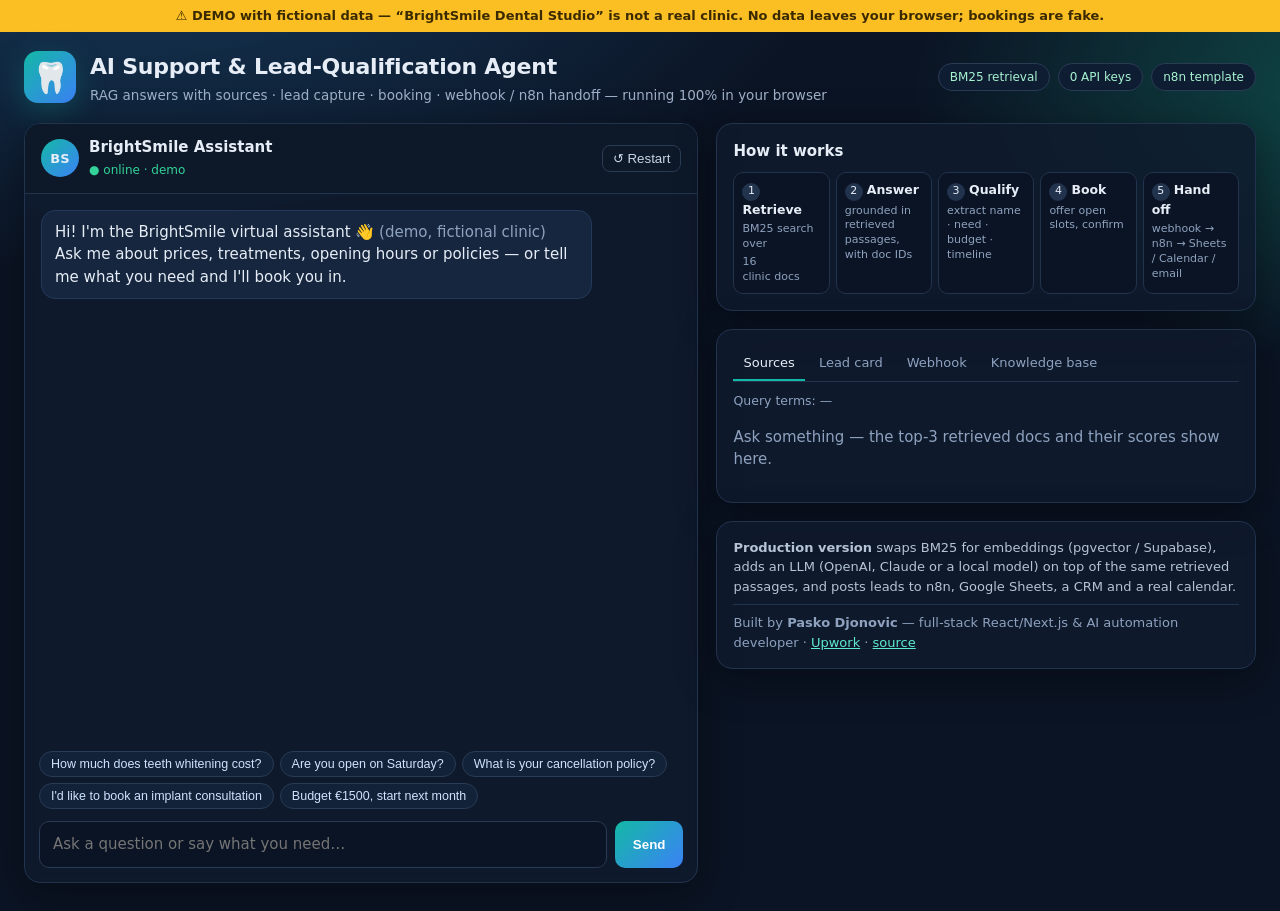
==== index.html @ 34afa78c "AI support & lead-qualification agent demo (fictional data)" ====
<!doctype html>
<html lang="en"><head>
<meta charset="utf-8"><meta name="viewport" content="width=device-width,initial-scale=1">
<title>AI Support & Lead-Qualification Agent — Live Demo (RAG + booking + n8n handoff)</title>
<meta name="description" content="Live demo of a RAG customer-support agent that answers from a knowledge base with citations, qualifies leads, books appointments and hands off to n8n. Fictional data. Built by Pasko Djonovic.">
<link rel="stylesheet" href="style.css">
<link rel="icon" href="data:image/svg+xml,<svg xmlns='http://www.w3.org/2000/svg' viewBox='0 0 100 100'><text y='.9em' font-size='90'>🦷</text></svg>">
</head><body>
<div class="demo-banner">⚠️ DEMO with fictional data — “BrightSmile Dental Studio” is not a real clinic. No data leaves your browser; bookings are fake.</div>
<header class="top">
  <div class="brand"><div class="logo">🦷</div><div><h1>AI Support &amp; Lead-Qualification Agent</h1>
  <p>RAG answers with sources · lead capture · booking · webhook / n8n handoff — running 100% in your browser</p></div></div>
  <div class="hdr-r"><span class="pill">BM25 retrieval</span><span class="pill">0 API keys</span><span class="pill">n8n template</span></div>
</header>
<main class="grid">
  <section class="card chatcard">
    <div class="chathead"><div class="avatar">BS</div><div><b>BrightSmile Assistant</b><span class="online">● online · demo</span></div>
      <button id="reset" class="ghost" title="Restart">↺ Restart</button></div>
    <div id="chat" class="chat"></div>
    <div class="chips">
      <button class="chip">How much does teeth whitening cost?</button>
      <button class="chip">Are you open on Saturday?</button>
      <button class="chip">What is your cancellation policy?</button>
      <button class="chip" data-q="Hi, I'm Ana Petrovic, I'd like to book an implant consultation">I'd like to book an implant consultation</button>
      <button class="chip" data-q="My budget is around €1500 and I want to start next month">Budget €1500, start next month</button>
    </div>
    <form id="form" class="composer"><input id="msg" autocomplete="off" placeholder="Ask a question or say what you need…"><button type="submit">Send</button></form>
  </section>
  <section class="side">
    <div class="card">
      <h3>How it works</h3>
      <ol class="pipe">
        <li data-step="1"><b>Retrieve</b><span>BM25 search over <span id="kbcount"></span> clinic docs</span></li>
        <li data-step="2"><b>Answer</b><span>grounded in retrieved passages, with doc IDs</span></li>
        <li data-step="3"><b>Qualify</b><span>extract name · need · budget · timeline</span></li>
        <li data-step="4"><b>Book</b><span>offer open slots, confirm</span></li>
        <li data-step="5"><b>Hand off</b><span>webhook → n8n → Sheets / Calendar / email</span></li>
      </ol>
    </div>
    <div class="card">
      <div class="tabs"><button class="tab on" data-tab="sources">Sources</button><button class="tab" data-tab="lead">Lead card</button><button class="tab" data-tab="handoff">Webhook</button><button class="tab" data-tab="kb">Knowledge base</button></div>
      <div id="pane-sources" class="pane on"><div class="muted small">Query terms: <span id="terms">—</span></div><div id="sources"><p class="muted">Ask something — the top-3 retrieved docs and their scores show here.</p></div></div>
      <div id="pane-lead" class="pane"><div class="leadtop"><span id="leadcount"></span><span id="leadbadge" class="badge">—</span></div>
        <div class="prog"><i id="leadprog"></i></div><pre id="leadjson" class="json"></pre></div>
      <div id="pane-handoff" class="pane"><div id="webhookcard"><pre id="webhook" class="json">Waiting for a confirmed booking…
When it happens, the payload that would be POSTed to an n8n Webhook node appears here.</pre></div>
        <p class="small muted">Importable n8n template: <a href="n8n-workflow-template.json" download>n8n-workflow-template.json</a> (Webhook → retrieval → LLM → Google Sheets → Calendar booking).</p></div>
      <div id="pane-kb" class="pane"><ul id="kblist" class="kblist"></ul></div>
    </div>
    <div class="card about"><b>Production version</b> swaps BM25 for embeddings (pgvector / Supabase), adds an LLM (OpenAI, Claude or a local model) on top of the same retrieved passages, and posts leads to n8n, Google Sheets, a CRM and a real calendar.
      <div class="by">Built by <b>Pasko Djonovic</b> — full-stack React/Next.js &amp; AI automation developer · <a href="https://www.upwork.com/freelancers/paskodjonovic" target="_blank" rel="noopener">Upwork</a> · <a href="https://github.com/djonovic/ai-support-agent-demo" id="repolink" target="_blank" rel="noopener">source</a></div></div>
  </section>
</main>
<script src="kb.js"></script><script src="rag.js"></script><script src="app.js"></script>
</body></html>
---- style.css ----
*{box-sizing:border-box}html,body{margin:0}
body{font:15px/1.5 Inter,ui-sans-serif,system-ui,-apple-system,"Segoe UI",Roboto,sans-serif;background:radial-gradient(1200px 600px at 10% -10%,#163a5c 0,transparent 60%),radial-gradient(900px 500px at 110% 10%,#0f4d4a 0,transparent 55%),#0b1424;color:#e6edf6;min-height:100vh}
a{color:#5eead4}
.demo-banner{background:#fbbf24;color:#3b2a00;text-align:center;font-weight:600;font-size:13px;padding:6px 10px}
.top{display:flex;justify-content:space-between;align-items:center;gap:16px;max-width:1360px;margin:0 auto;padding:18px 24px 6px;flex-wrap:wrap}
.brand{display:flex;gap:14px;align-items:center}.logo{font-size:30px;background:linear-gradient(135deg,#14b8a6,#3b82f6);width:52px;height:52px;border-radius:14px;display:grid;place-items:center;box-shadow:0 8px 30px #14b8a640}
h1{font-size:22px;margin:0;letter-spacing:-.01em}.top p{margin:2px 0 0;color:#9fb0c8;font-size:13.5px}
.hdr-r{display:flex;gap:8px;flex-wrap:wrap}.pill{border:1px solid #2a3b55;background:#0f1d33;border-radius:999px;padding:4px 11px;font-size:12px;color:#a7f3d0}
.grid{display:grid;grid-template-columns:minmax(0,1.25fr) minmax(0,1fr);gap:18px;max-width:1360px;margin:0 auto;padding:12px 24px 28px}
@media(max-width:900px){.grid{grid-template-columns:1fr}}
.card{background:#0f1b2ecc;border:1px solid #22334d;border-radius:16px;padding:16px;box-shadow:0 10px 40px #0006;backdrop-filter:blur(6px)}
.side{display:flex;flex-direction:column;gap:18px;min-width:0}
.chatcard{display:flex;flex-direction:column;height:calc(100vh - 140px);min-height:620px;padding:0;overflow:hidden}
.chathead{display:flex;align-items:center;gap:10px;padding:12px 16px;border-bottom:1px solid #22334d;background:#0d1829}
.chathead b{display:block}.online{font-size:12px;color:#34d399}
.avatar{width:38px;height:38px;border-radius:50%;background:linear-gradient(135deg,#14b8a6,#3b82f6);display:grid;place-items:center;font-weight:700;font-size:13px}
.ghost{margin-left:auto;background:transparent;border:1px solid #2a3b55;color:#cbd5e1;border-radius:8px;padding:5px 10px;cursor:pointer}
.chat{flex:1;overflow-y:auto;padding:16px;display:flex;flex-direction:column;gap:10px}
.msg{display:flex;flex-direction:column;max-width:86%}.msg.user{align-self:flex-end;align-items:flex-end}
.bubble{padding:10px 13px;border-radius:14px;background:#16263f;border:1px solid #24395a}
.msg.user .bubble{background:linear-gradient(135deg,#0d9488,#2563eb);border:0}
.muted{color:#8ea2bf}.small{font-size:12.5px}
.cite{display:inline-block;font:600 11px ui-monospace,monospace;background:#134e4a;color:#99f6e4;border:1px solid #14b8a6;border-radius:6px;padding:0 5px;margin-left:2px;cursor:pointer;vertical-align:1px}
code{font:12px ui-monospace,monospace;background:#0b1424;padding:1px 5px;border-radius:5px}
.chips{display:flex;gap:6px;flex-wrap:wrap;padding:8px 14px 0}
.chip{background:#122238;border:1px solid #2a3b55;color:#cfe3ff;border-radius:999px;padding:5px 11px;font-size:12.5px;cursor:pointer}.chip:hover{border-color:#14b8a6}
.composer{display:flex;gap:8px;padding:12px 14px 14px}
.composer input{flex:1;background:#0b1424;border:1px solid #2a3b55;border-radius:10px;padding:11px 13px;color:#e6edf6;font:inherit;outline:none}.composer input:focus{border-color:#14b8a6}
.composer button{background:linear-gradient(135deg,#14b8a6,#3b82f6);border:0;color:#fff;font-weight:600;border-radius:10px;padding:0 18px;cursor:pointer}
.slots{display:grid;grid-template-columns:repeat(3,1fr);gap:6px;margin-top:8px}
.slot{background:#0b1424;border:1px solid #2a3b55;color:#e6edf6;border-radius:9px;padding:7px 6px;font-size:12.5px;cursor:pointer}.slot:hover:not(:disabled){border-color:#14b8a6}
.slot:disabled{opacity:.45;cursor:default}.slot.picked{opacity:1;border-color:#34d399;background:#064e3b}
h3{margin:0 0 10px;font-size:15px}
.pipe{list-style:none;margin:0;padding:0;display:grid;grid-template-columns:repeat(5,1fr);gap:6px;counter-reset:s}
.pipe li{counter-increment:s;background:#0b1424;border:1px solid #22334d;border-radius:10px;padding:8px;font-size:12px;position:relative;transition:.25s}
.pipe li::before{content:counter(s);display:inline-grid;place-items:center;width:18px;height:18px;border-radius:50%;background:#22334d;font-size:11px;margin-right:4px}
.pipe li b{font-size:12.5px}.pipe li span{display:block;color:#8ea2bf;font-size:11px;margin-top:3px;line-height:1.35}
.pipe li.done{border-color:#14b8a680}.pipe li.done::before{background:#0d9488}
.pipe li.active{border-color:#5eead4;box-shadow:0 0 0 2px #14b8a640;background:#0f2a2c}
.tabs{display:flex;gap:4px;margin-bottom:10px;border-bottom:1px solid #22334d}
.tab{background:none;border:0;color:#8ea2bf;padding:7px 10px;cursor:pointer;font:inherit;font-size:13px;border-bottom:2px solid transparent}.tab.on{color:#e6edf6;border-color:#14b8a6}
.pane{display:none;max-height:360px;overflow:auto}.pane.on{display:block}
.src{border:1px solid #22334d;border-radius:10px;padding:9px 11px;margin-top:8px;background:#0b1424}.src.top{border-color:#14b8a6}
.srch{font-size:13px;font-weight:600;display:flex;gap:6px;align-items:center}.sc{margin-left:auto;font:11px ui-monospace,monospace;color:#8ea2bf}
.kid{font:600 11px ui-monospace,monospace;color:#5eead4}
.bar{height:4px;background:#16263f;border-radius:4px;margin:6px 0}.bar i{display:block;height:100%;background:linear-gradient(90deg,#14b8a6,#3b82f6);border-radius:4px}
.srct{font-size:12.5px;color:#b6c4d8}
.json{background:#08111f;border:1px solid #22334d;border-radius:10px;padding:10px;font:12px/1.45 ui-monospace,SFMono-Regular,Menlo,monospace;color:#a7f3d0;white-space:pre-wrap;margin:8px 0 0}
.leadtop{display:flex;justify-content:space-between;align-items:center;font-size:13px}
.badge{font:700 11px ui-monospace,monospace;padding:2px 8px;border-radius:6px;background:#22334d}.badge.hot{background:#b91c1c}.badge.warm{background:#b45309}.badge.cold{background:#1d4ed8}
.prog{height:6px;background:#16263f;border-radius:6px;margin-top:6px}.prog i{display:block;height:100%;width:0;background:linear-gradient(90deg,#14b8a6,#3b82f6);border-radius:6px;transition:.4s}
.flash .json{animation:fl 1.2s}@keyframes fl{0%{border-color:#5eead4;box-shadow:0 0 0 3px #14b8a660}100%{}}
.kblist{list-style:none;padding:0;margin:0;columns:2;font-size:12.5px}.kblist li{padding:3px 0;break-inside:avoid}
.about{font-size:13px;color:#b6c4d8}.by{margin-top:8px;padding-top:8px;border-top:1px solid #22334d;color:#8ea2bf}
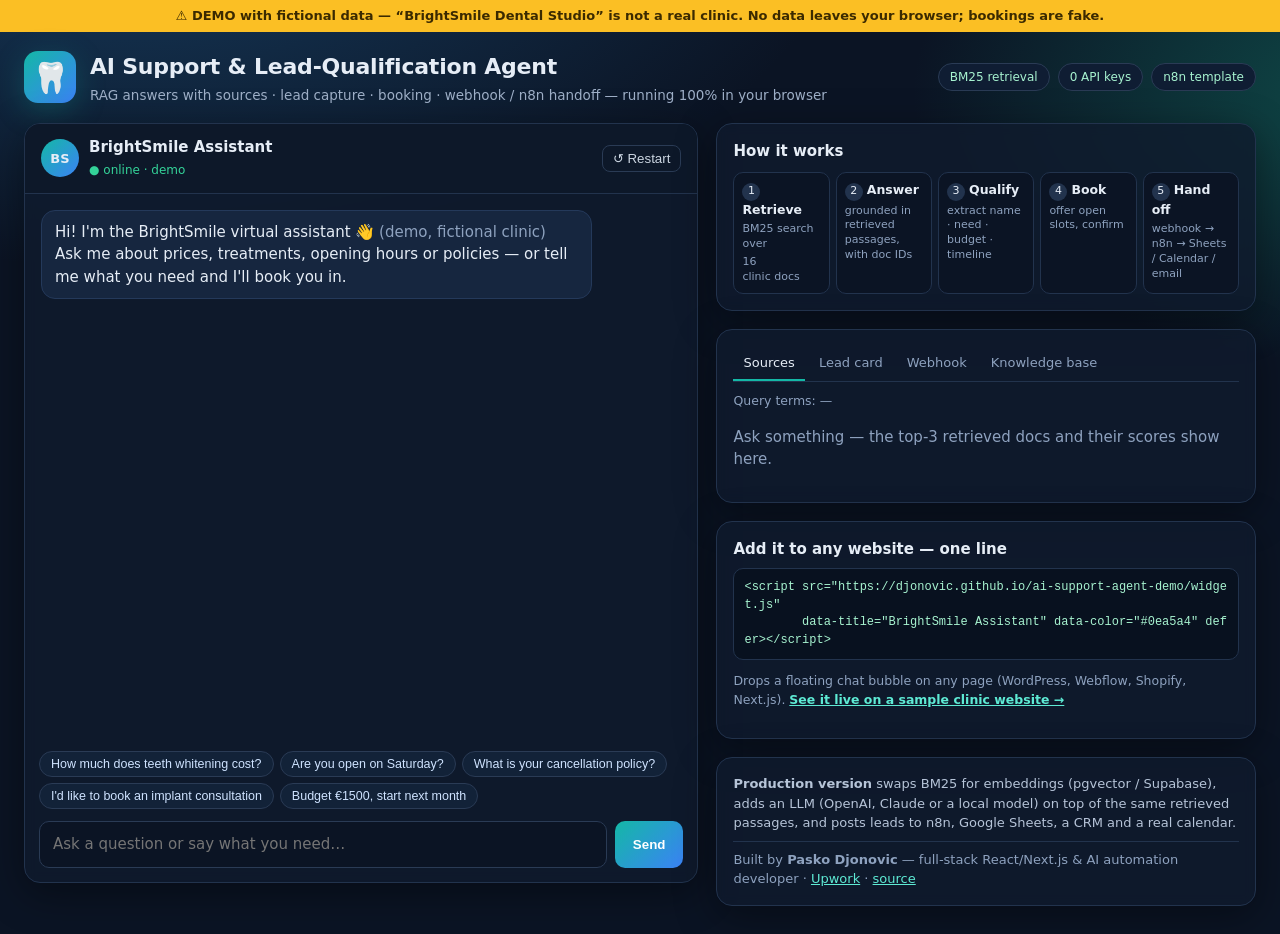
==== commit e3807b1a: "Add one-line embed widget (widget.js + embed.html), sample host page, embed test; README polish" ====
--- a/index.html
+++ b/index.html
@@ -47,6 +47,10 @@
         <p class="small muted">Importable n8n template: <a href="n8n-workflow-template.json" download>n8n-workflow-template.json</a> (Webhook → retrieval → LLM → Google Sheets → Calendar booking).</p></div>
       <div id="pane-kb" class="pane"><ul id="kblist" class="kblist"></ul></div>
     </div>
+    <div class="card embedcard"><h3>Add it to any website — one line</h3>
+      <pre class="json embed">&lt;script src="https://djonovic.github.io/ai-support-agent-demo/widget.js"
+        data-title="BrightSmile Assistant" data-color="#0ea5a4" defer&gt;&lt;/script&gt;</pre>
+      <p class="small muted">Drops a floating chat bubble on any page (WordPress, Webflow, Shopify, Next.js). <a href="embed-demo.html"><b>See it live on a sample clinic website →</b></a></p></div>
     <div class="card about"><b>Production version</b> swaps BM25 for embeddings (pgvector / Supabase), adds an LLM (OpenAI, Claude or a local model) on top of the same retrieved passages, and posts leads to n8n, Google Sheets, a CRM and a real calendar.
       <div class="by">Built by <b>Pasko Djonovic</b> — full-stack React/Next.js &amp; AI automation developer · <a href="https://www.upwork.com/freelancers/paskodjonovic" target="_blank" rel="noopener">Upwork</a> · <a href="https://github.com/djonovic/ai-support-agent-demo" id="repolink" target="_blank" rel="noopener">source</a></div></div>
   </section>
--- a/style.css
+++ b/style.css
@@ -52,3 +52,5 @@
 .flash .json{animation:fl 1.2s}@keyframes fl{0%{border-color:#5eead4;box-shadow:0 0 0 3px #14b8a660}100%{}}
 .kblist{list-style:none;padding:0;margin:0;columns:2;font-size:12.5px}.kblist li{padding:3px 0;break-inside:avoid}
 .about{font-size:13px;color:#b6c4d8}.by{margin-top:8px;padding-top:8px;border-top:1px solid #22334d;color:#8ea2bf}
+
+.embedcard h3{margin-bottom:8px}.embedcard pre.embed{white-space:pre-wrap;word-break:break-all;font-size:12px;margin-bottom:8px}.embedcard a{color:#5eead4}
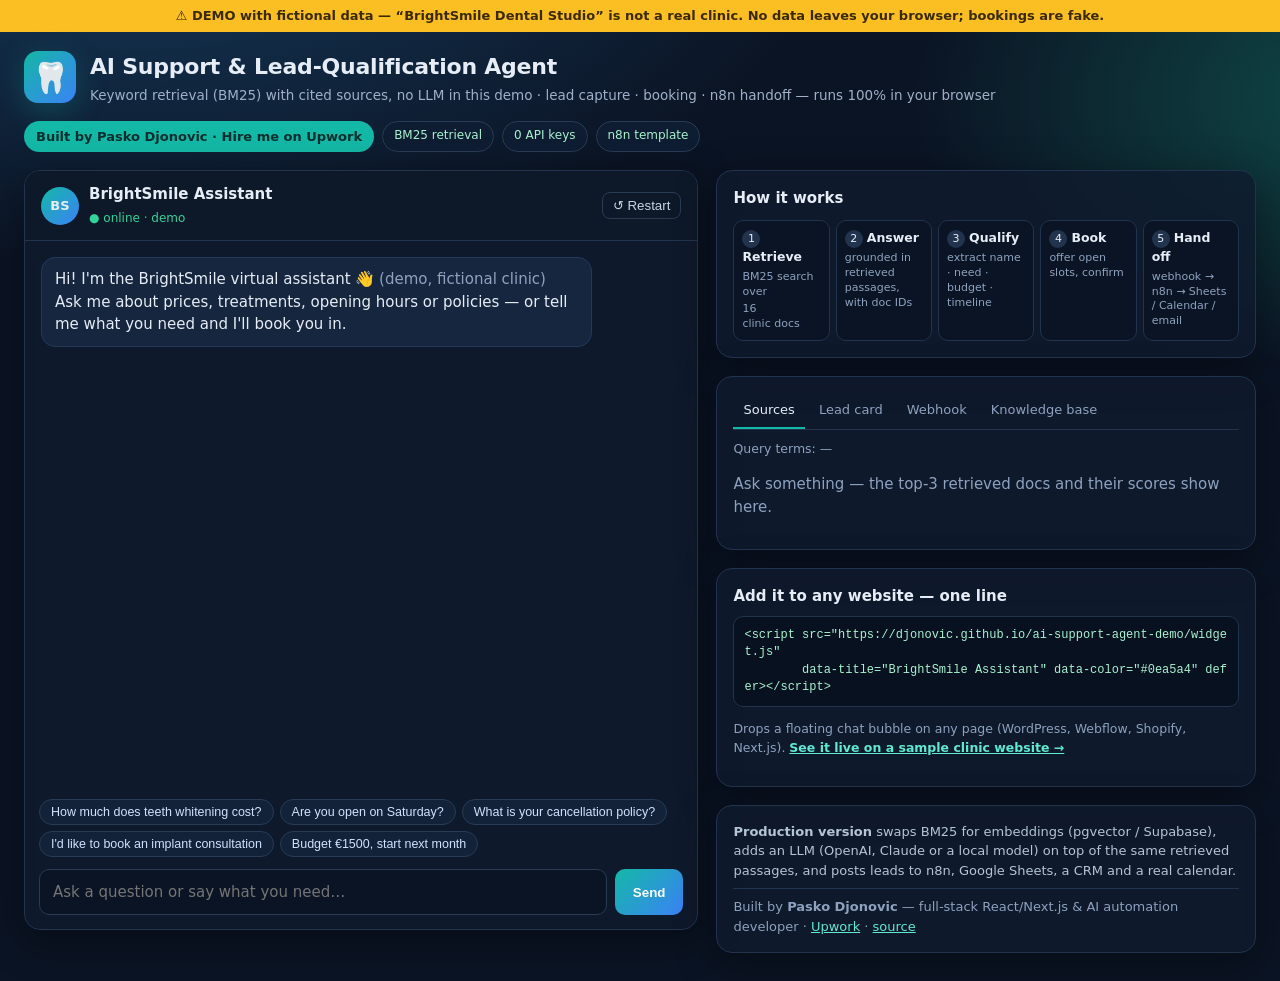
==== commit a45aecae: "Stricter matching: off-topic questions get 'won't guess', unknown terms flagged; ask for name only a" ====
--- a/index.html
+++ b/index.html
@@ -1,16 +1,16 @@
 <!doctype html>
 <html lang="en"><head>
 <meta charset="utf-8"><meta name="viewport" content="width=device-width,initial-scale=1">
-<title>AI Support & Lead-Qualification Agent — Live Demo (RAG + booking + n8n handoff)</title>
-<meta name="description" content="Live demo of a RAG customer-support agent that answers from a knowledge base with citations, qualifies leads, books appointments and hands off to n8n. Fictional data. Built by Pasko Djonovic.">
+<title>AI Support & Lead-Qualification Agent — Live Demo (keyword retrieval with cited sources + booking + n8n handoff)</title>
+<meta name="description" content="Live demo of a customer-support agent that answers from a knowledge base with cited sources (keyword retrieval, no LLM in this demo), qualifies leads, books appointments and hands off to n8n. Fictional data. Built by Pasko Djonovic.">
 <link rel="stylesheet" href="style.css">
 <link rel="icon" href="data:image/svg+xml,<svg xmlns='http://www.w3.org/2000/svg' viewBox='0 0 100 100'><text y='.9em' font-size='90'>🦷</text></svg>">
 </head><body>
 <div class="demo-banner">⚠️ DEMO with fictional data — “BrightSmile Dental Studio” is not a real clinic. No data leaves your browser; bookings are fake.</div>
 <header class="top">
   <div class="brand"><div class="logo">🦷</div><div><h1>AI Support &amp; Lead-Qualification Agent</h1>
-  <p>RAG answers with sources · lead capture · booking · webhook / n8n handoff — running 100% in your browser</p></div></div>
-  <div class="hdr-r"><span class="pill">BM25 retrieval</span><span class="pill">0 API keys</span><span class="pill">n8n template</span></div>
+  <p>Keyword retrieval (BM25) with cited sources, no LLM in this demo · lead capture · booking · n8n handoff — runs 100% in your browser</p></div></div>
+  <div class="hdr-r"><a class="hire" href="https://www.upwork.com/freelancers/paskodjonovic" target="_blank" rel="noopener">Built by Pasko Djonovic · <b>Hire me on Upwork</b></a><span class="pill">BM25 retrieval</span><span class="pill">0 API keys</span><span class="pill">n8n template</span></div>
 </header>
 <main class="grid">
   <section class="card chatcard">
--- a/style.css
+++ b/style.css
@@ -54,3 +54,4 @@
 .about{font-size:13px;color:#b6c4d8}.by{margin-top:8px;padding-top:8px;border-top:1px solid #22334d;color:#8ea2bf}
 
 .embedcard h3{margin-bottom:8px}.embedcard pre.embed{white-space:pre-wrap;word-break:break-all;font-size:12px;margin-bottom:8px}.embedcard a{color:#5eead4}
+.hdr-r{flex-wrap:wrap;justify-content:flex-end}.hire{background:#14b8a6;color:#042f2e;font-weight:600;font-size:13px;padding:6px 12px;border-radius:999px;text-decoration:none;white-space:nowrap}.hire:hover{background:#2dd4bf}
